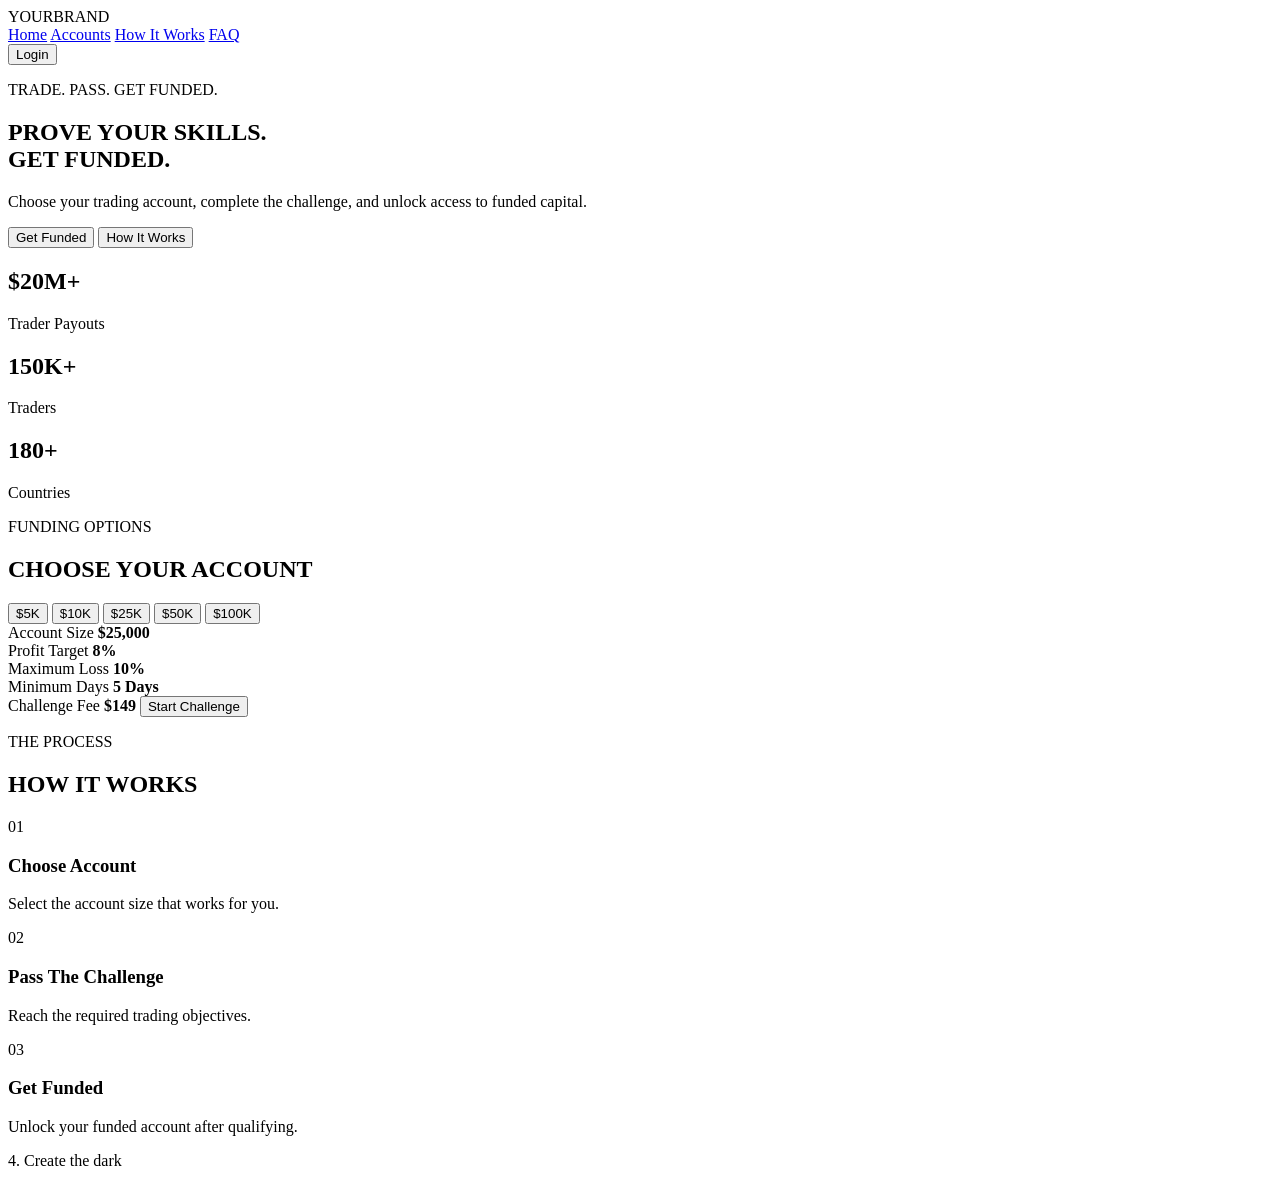
==== index.html @ 085f7c88 "Create index.html" ====
<!DOCTYPE html>
<html lang="en">
<head>
  <meta charset="UTF-8">
  <meta name="viewport" content="width=device-width, initial-scale=1.0">
  <title>Your Funded Brand</title>

  <link rel="stylesheet" href="style.css">
</head>

<body>

  <header class="navbar">
    <div class="logo">YOURBRAND</div>

    <nav>
      <a href="#">Home</a>
      <a href="#accounts">Accounts</a>
      <a href="#how-it-works">How It Works</a>
      <a href="#">FAQ</a>
    </nav>

    <button class="login-btn">Login</button>
  </header>


  <main>

    <section class="hero">

      <div class="hero-content">
        <p class="small-text">TRADE. PASS. GET FUNDED.</p>

        <h1>
          PROVE YOUR SKILLS.<br>
          GET FUNDED.
        </h1>

        <p class="hero-description">
          Choose your trading account, complete the challenge,
          and unlock access to funded capital.
        </p>

        <div class="hero-buttons">
          <button class="primary-btn">Get Funded</button>
          <button class="secondary-btn">How It Works</button>
        </div>
      </div>

    </section>


    <section class="stats">

      <div class="stat-card">
        <h2>$20M+</h2>
        <p>Trader Payouts</p>
      </div>

      <div class="stat-card">
        <h2>150K+</h2>
        <p>Traders</p>
      </div>

      <div class="stat-card">
        <h2>180+</h2>
        <p>Countries</p>
      </div>

    </section>


    <section id="accounts" class="accounts">

      <p class="section-label">FUNDING OPTIONS</p>

      <h2>CHOOSE YOUR ACCOUNT</h2>

      <div class="account-buttons">
        <button>$5K</button>
        <button>$10K</button>
        <button>$25K</button>
        <button>$50K</button>
        <button>$100K</button>
      </div>

      <div class="account-card">

        <div>
          <span>Account Size</span>
          <strong>$25,000</strong>
        </div>

        <div>
          <span>Profit Target</span>
          <strong>8%</strong>
        </div>

        <div>
          <span>Maximum Loss</span>
          <strong>10%</strong>
        </div>

        <div>
          <span>Minimum Days</span>
          <strong>5 Days</strong>
        </div>

        <div class="price-box">
          <span>Challenge Fee</span>
          <strong>$149</strong>

          <button class="primary-btn">
            Start Challenge
          </button>
        </div>

      </div>

    </section>


    <section id="how-it-works" class="how-it-works">

      <p class="section-label">THE PROCESS</p>

      <h2>HOW IT WORKS</h2>

      <div class="steps">

        <div class="step-card">
          <span>01</span>
          <h3>Choose Account</h3>
          <p>Select the account size that works for you.</p>
        </div>

        <div class="step-card">
          <span>02</span>
          <h3>Pass The Challenge</h3>
          <p>Reach the required trading objectives.</p>
        </div>

        <div class="step-card">
          <span>03</span>
          <h3>Get Funded</h3>
          <p>Unlock your funded account after qualifying.</p>
        </div>

      </div>

    </section>

  </main>

  <script src="script.js"></script>

</body>
</html>
4. Create the dark
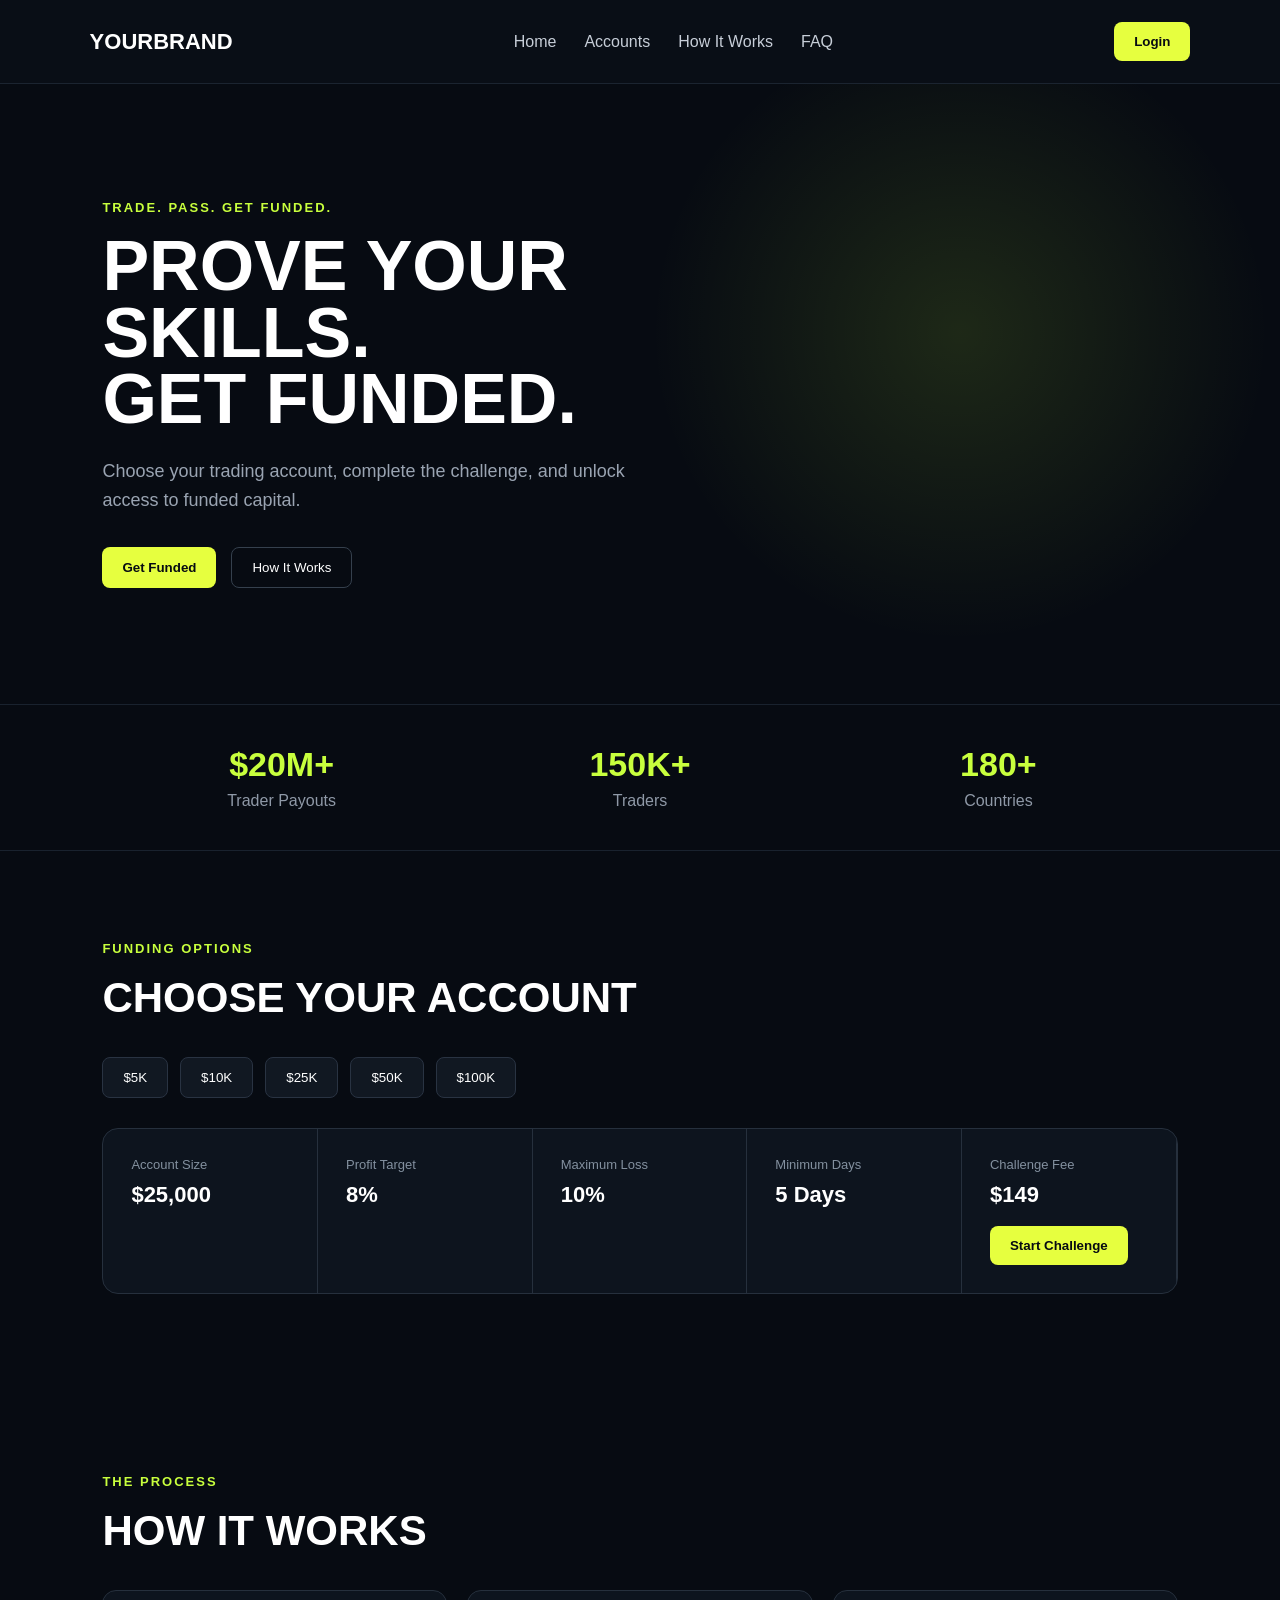
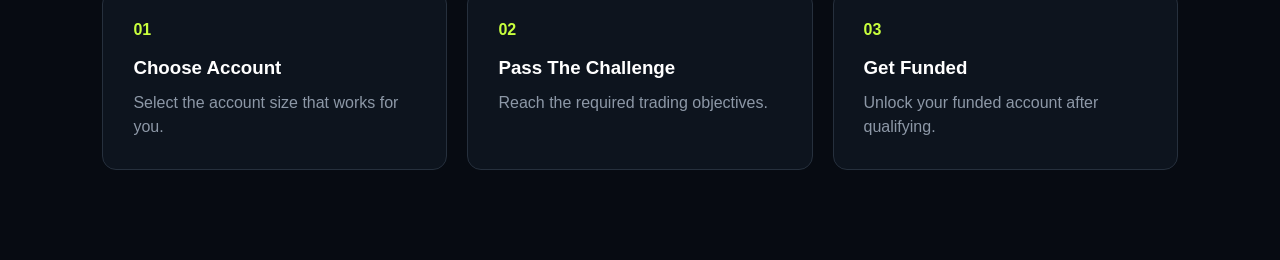
==== commit 88240fc9: "Update index.html" ====
--- a/index.html
+++ b/index.html
@@ -156,4 +156,3 @@
 
 </body>
 </html>
-4. Create the dark
--- a/style.css
+++ b/style.css
@@ -0,0 +1,227 @@
+* {
+  margin: 0;
+  padding: 0;
+  box-sizing: border-box;
+}
+
+body {
+  font-family: Arial, sans-serif;
+  background: #070b12;
+  color: white;
+}
+
+.navbar {
+  display: flex;
+  justify-content: space-between;
+  align-items: center;
+  padding: 22px 7%;
+  border-bottom: 1px solid #1b2430;
+  background: #090e16;
+}
+
+.logo {
+  font-size: 22px;
+  font-weight: 800;
+}
+
+nav {
+  display: flex;
+  gap: 28px;
+}
+
+nav a {
+  color: #c7ced8;
+  text-decoration: none;
+}
+
+.login-btn,
+.primary-btn,
+.secondary-btn,
+.account-buttons button {
+  padding: 12px 20px;
+  border-radius: 8px;
+  border: none;
+  cursor: pointer;
+}
+
+.login-btn,
+.primary-btn {
+  background: #e6ff3f;
+  color: #070b12;
+  font-weight: 700;
+}
+
+.hero {
+  min-height: 620px;
+  display: flex;
+  align-items: center;
+  padding: 80px 8%;
+  background:
+    radial-gradient(circle at 75% 40%, rgba(194, 255, 61, 0.12), transparent 30%),
+    #070b12;
+}
+
+.hero-content {
+  max-width: 700px;
+}
+
+.small-text,
+.section-label {
+  color: #c8ff3d;
+  font-size: 13px;
+  font-weight: 700;
+  letter-spacing: 2px;
+  margin-bottom: 18px;
+}
+
+.hero h1 {
+  font-size: 70px;
+  line-height: 0.95;
+  margin-bottom: 24px;
+}
+
+.hero-description {
+  max-width: 560px;
+  color: #9aa4b2;
+  font-size: 18px;
+  line-height: 1.6;
+}
+
+.hero-buttons {
+  margin-top: 32px;
+  display: flex;
+  gap: 15px;
+}
+
+.secondary-btn {
+  background: transparent;
+  color: white;
+  border: 1px solid #35404d;
+}
+
+.stats {
+  display: grid;
+  grid-template-columns: repeat(3, 1fr);
+  padding: 40px 8%;
+  border-top: 1px solid #19222e;
+  border-bottom: 1px solid #19222e;
+}
+
+.stat-card {
+  text-align: center;
+}
+
+.stat-card h2 {
+  font-size: 34px;
+  color: #c8ff3d;
+}
+
+.stat-card p {
+  color: #8f99a7;
+  margin-top: 8px;
+}
+
+.accounts,
+.how-it-works {
+  padding: 90px 8%;
+}
+
+.accounts > h2,
+.how-it-works > h2 {
+  font-size: 42px;
+  margin-bottom: 35px;
+}
+
+.account-buttons {
+  display: flex;
+  gap: 12px;
+  margin-bottom: 30px;
+}
+
+.account-buttons button {
+  background: #111822;
+  color: white;
+  border: 1px solid #293342;
+}
+
+.account-card {
+  display: grid;
+  grid-template-columns: repeat(5, 1fr);
+  background: #0d141e;
+  border: 1px solid #26303d;
+  border-radius: 16px;
+  overflow: hidden;
+}
+
+.account-card > div {
+  padding: 28px;
+  border-right: 1px solid #26303d;
+}
+
+.account-card span {
+  display: block;
+  color: #83909f;
+  font-size: 13px;
+  margin-bottom: 10px;
+}
+
+.account-card strong {
+  font-size: 22px;
+}
+
+.price-box .primary-btn {
+  display: block;
+  margin-top: 18px;
+}
+
+.steps {
+  display: grid;
+  grid-template-columns: repeat(3, 1fr);
+  gap: 20px;
+}
+
+.step-card {
+  background: #0d141e;
+  border: 1px solid #26303d;
+  padding: 30px;
+  border-radius: 14px;
+}
+
+.step-card span {
+  color: #c8ff3d;
+  font-weight: 700;
+}
+
+.step-card h3 {
+  margin: 18px 0 12px;
+}
+
+.step-card p {
+  color: #8d98a7;
+  line-height: 1.5;
+}
+
+@media (max-width: 800px) {
+  nav {
+    display: none;
+  }
+
+  .hero h1 {
+    font-size: 45px;
+  }
+
+  .stats,
+  .steps,
+  .account-card {
+    grid-template-columns: 1fr;
+  }
+
+  .account-buttons {
+    flex-wrap: wrap;
+  }
+
+  .account-card > div {
+    border-right: none;
+    border-bottom: 1px solid #26303d;
+  }
+}
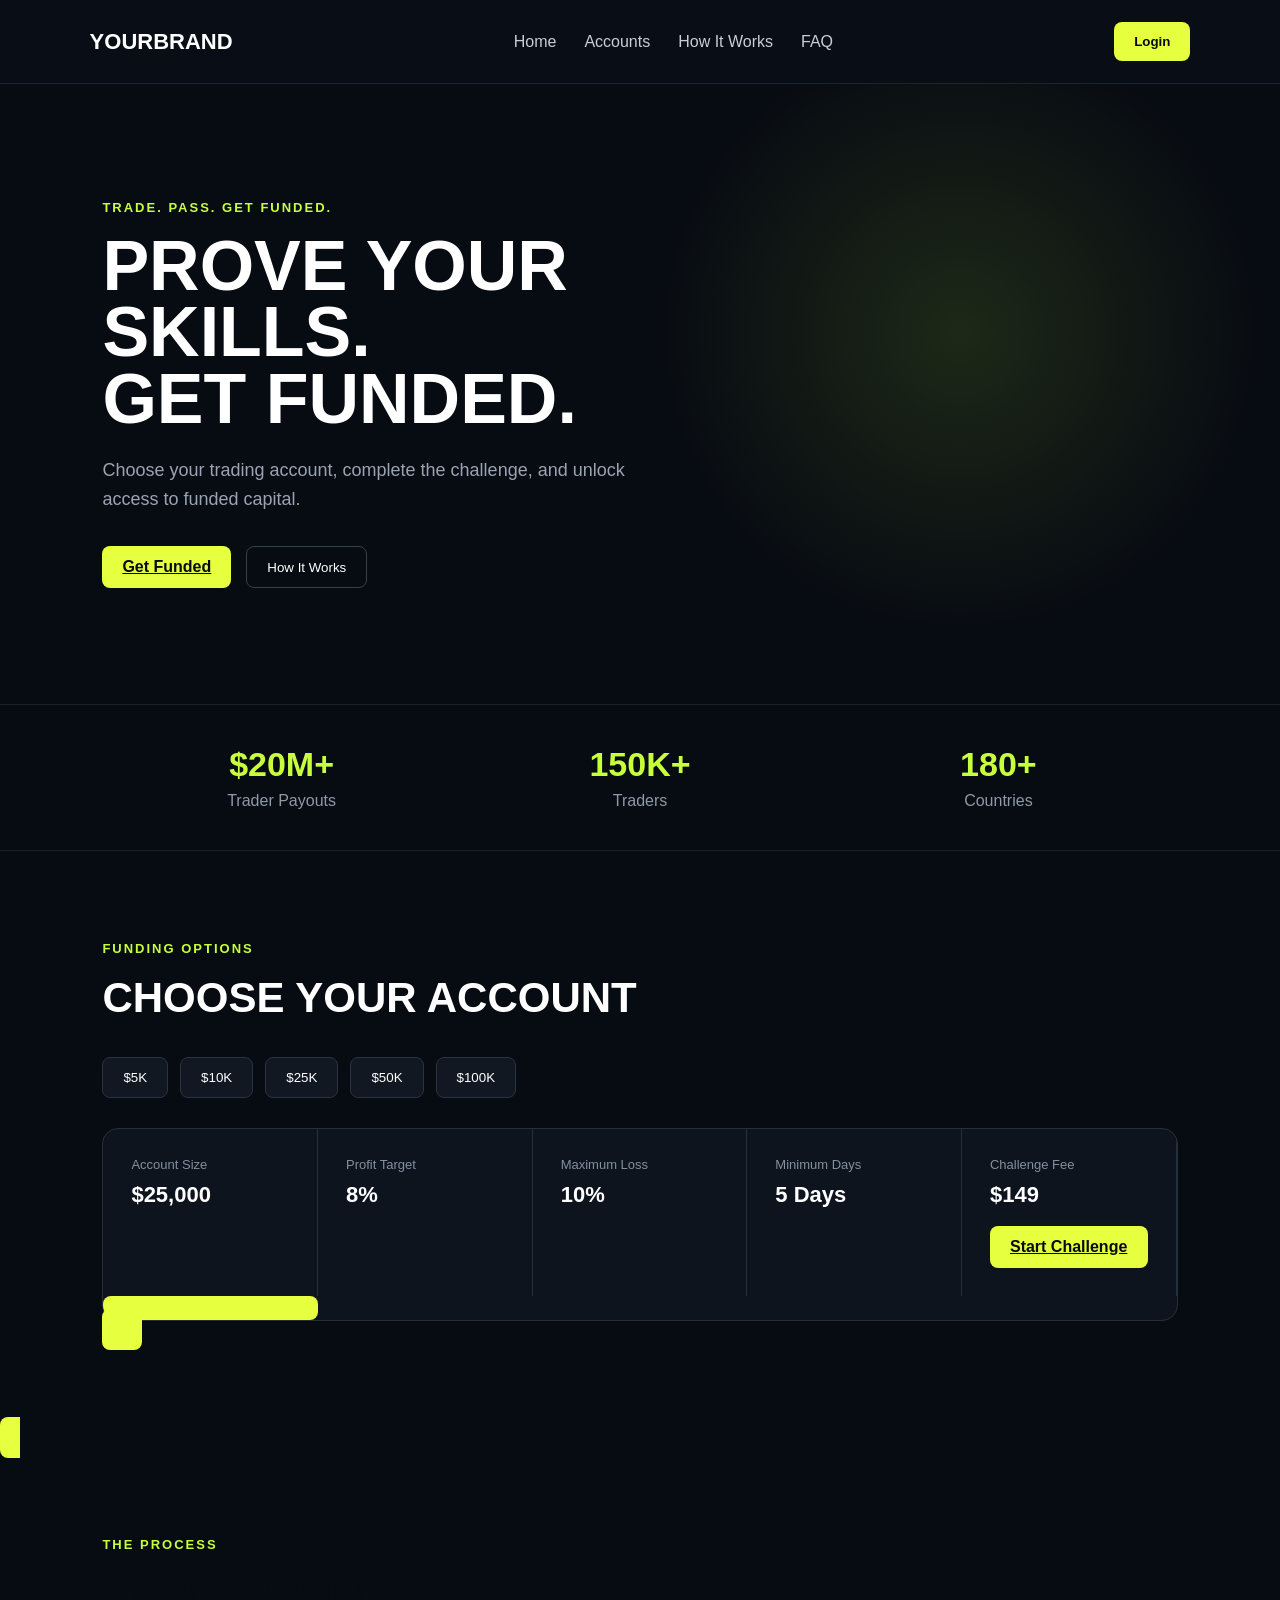
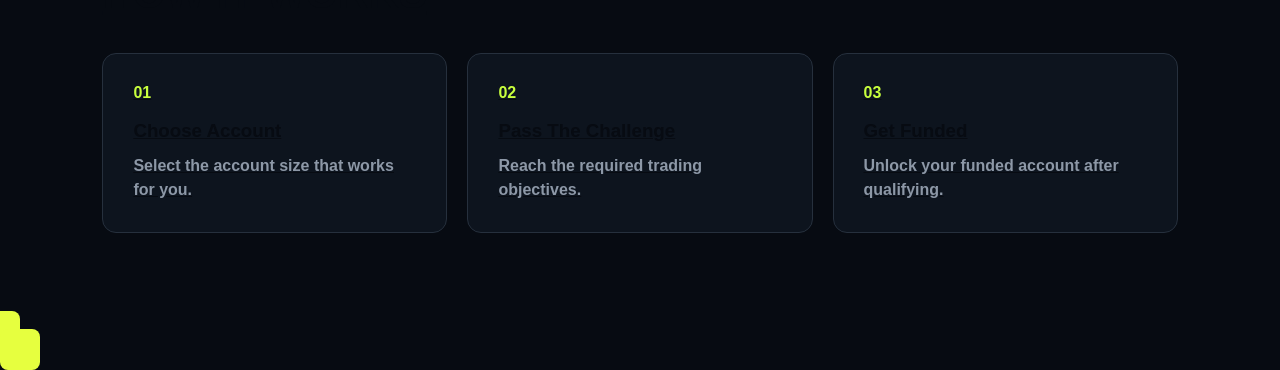
==== commit 10e32322: "Update index.html" ====
--- a/index.html
+++ b/index.html
@@ -42,7 +42,7 @@
         </p>
 
         <div class="hero-buttons">
-          <button class="primary-btn">Get Funded</button>
+          <a href="signup.html" class="primary-btn">Get Funded</a>
           <button class="secondary-btn">How It Works</button>
         </div>
       </div>
@@ -110,8 +110,8 @@
           <span>Challenge Fee</span>
           <strong>$149</strong>
 
-          <button class="primary-btn">
-            Start Challenge
+          <a href="signup.html" class="primary-btn">
+  Start Challenge
           </button>
         </div>
 
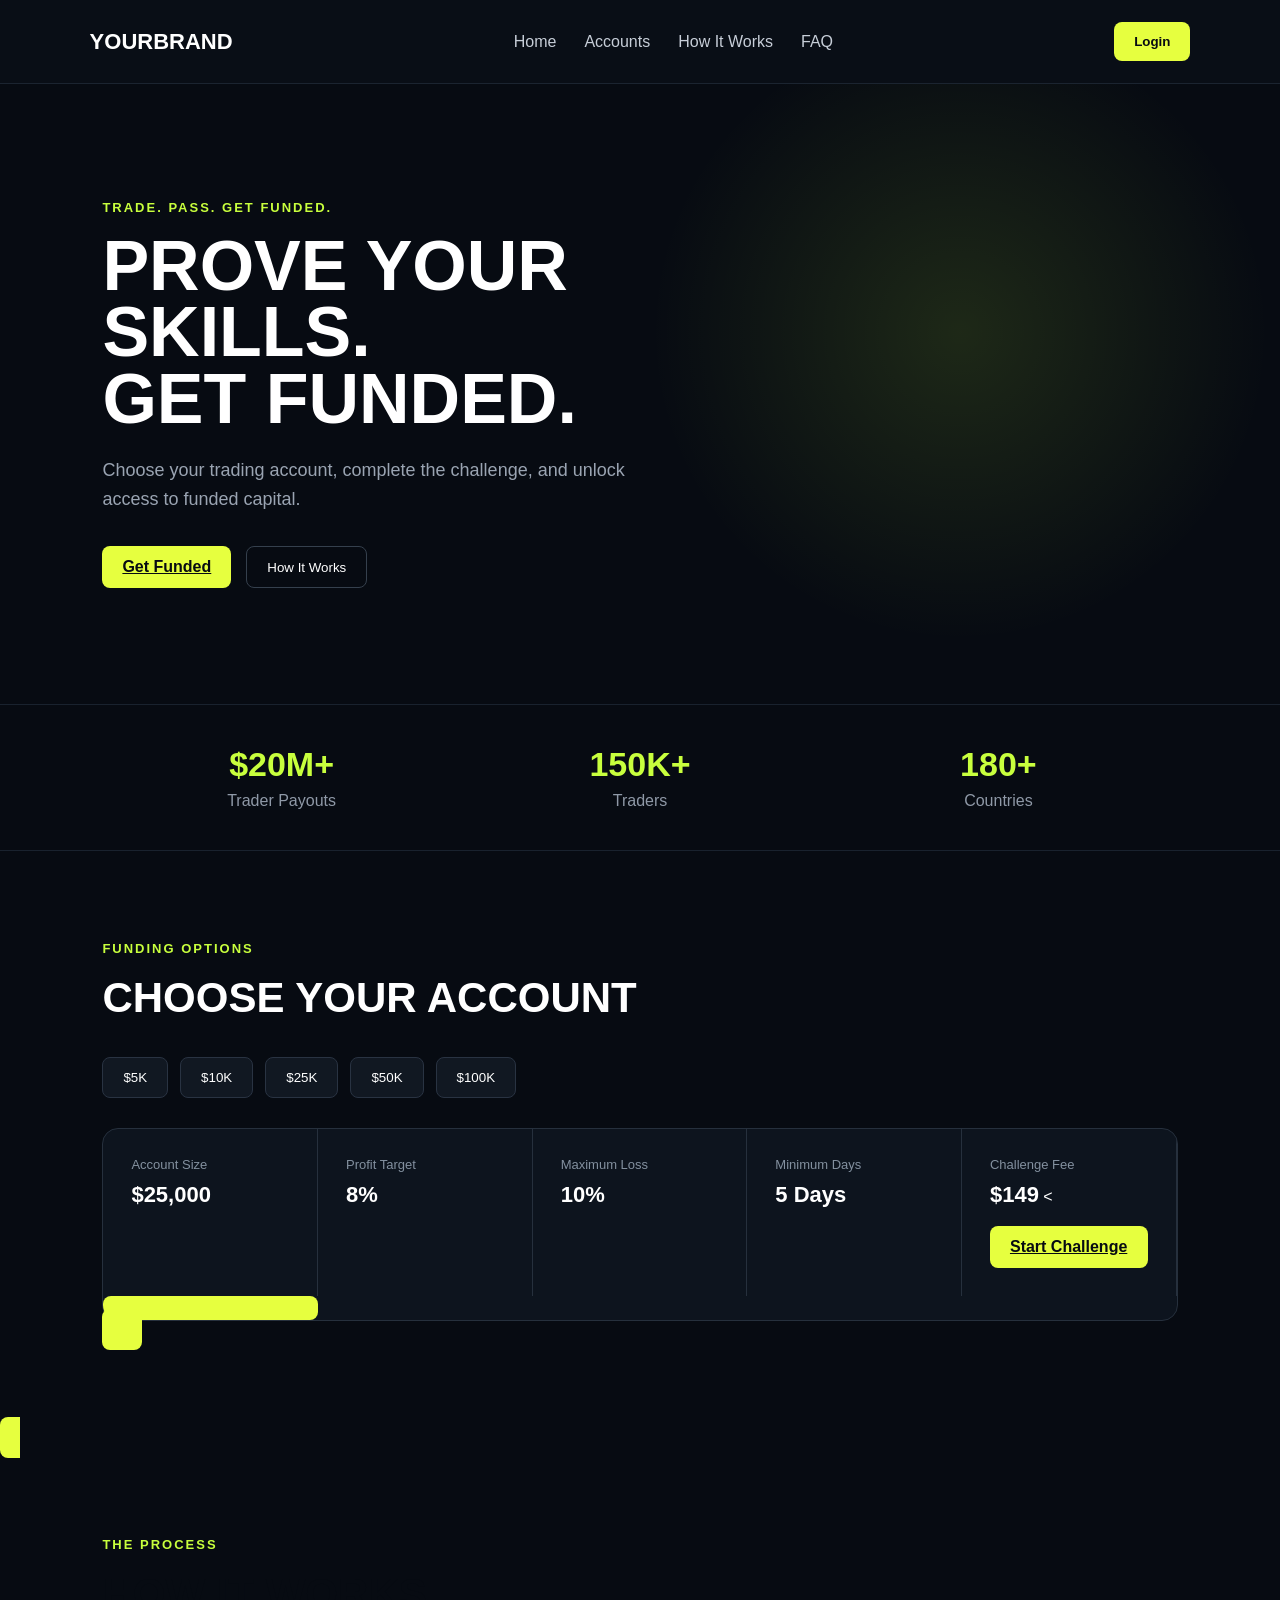
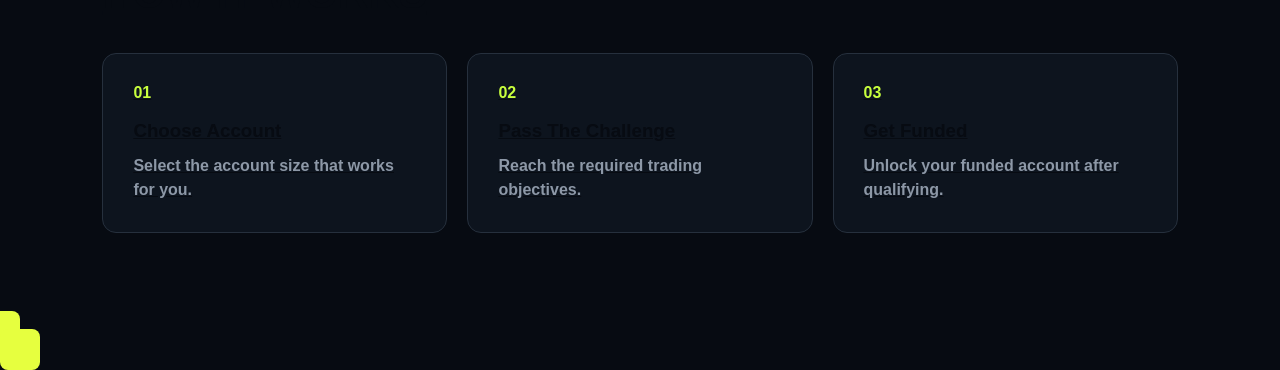
==== commit fb191194: "Update index.html" ====
--- a/index.html
+++ b/index.html
@@ -110,8 +110,11 @@
           <span>Challenge Fee</span>
           <strong>$149</strong>
 
-          <a href="signup.html" class="primary-btn">
+          <<file_output type="image" code_reference="media_wkjqpe" aspect_ratio="9:16">
+
+<a href="signup.html" class="primary-btn">
   Start Challenge
+  
           </button>
         </div>
 
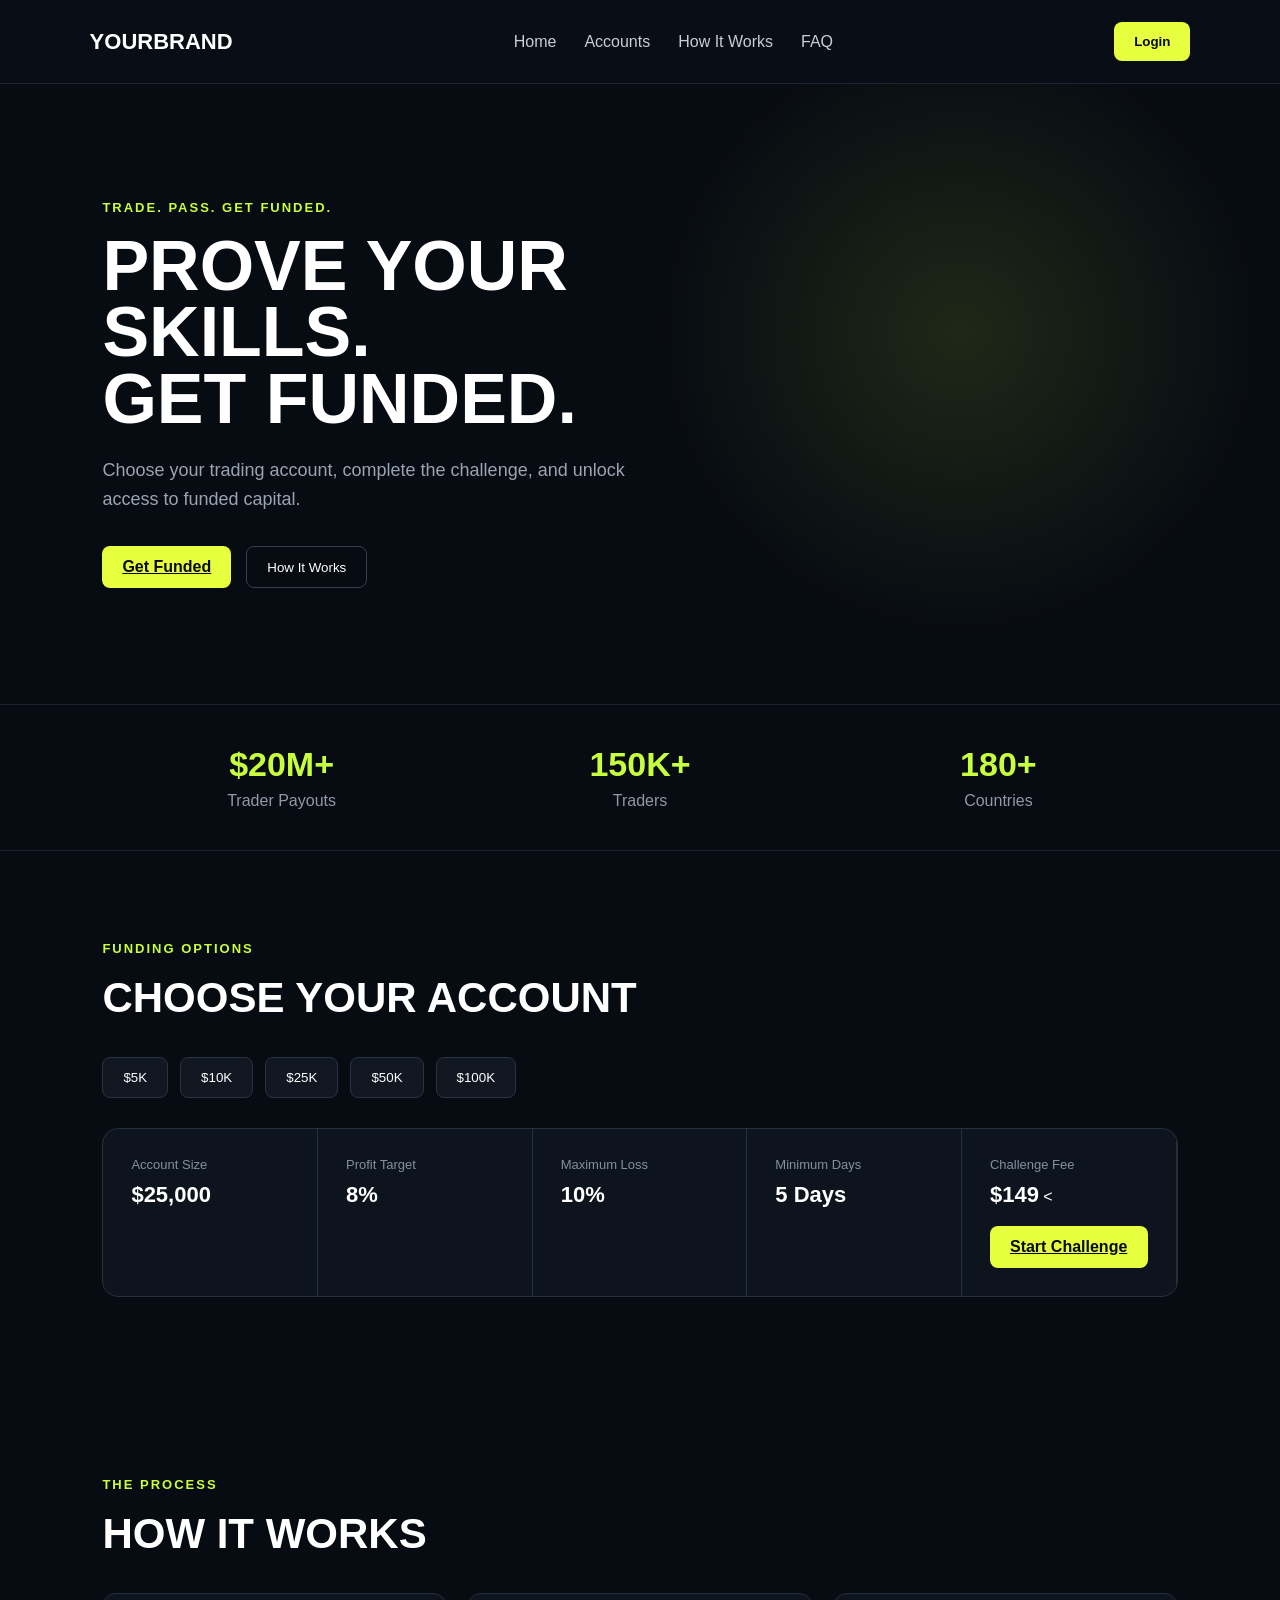
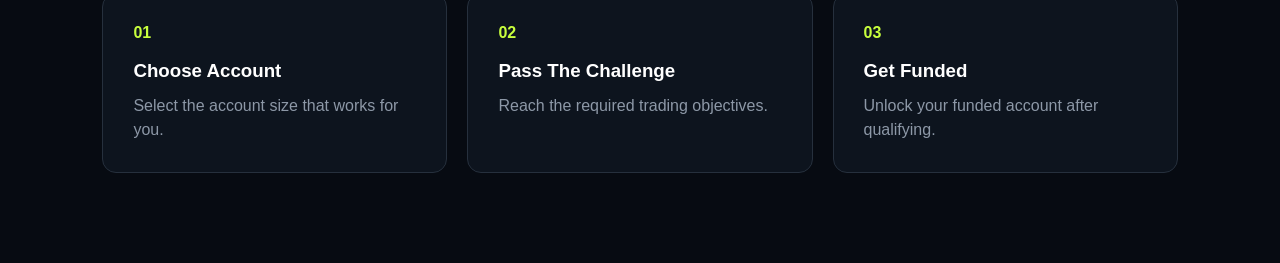
==== commit 225464e5: "Update index.html" ====
--- a/index.html
+++ b/index.html
@@ -111,9 +111,9 @@
           <strong>$149</strong>
 
           <<file_output type="image" code_reference="media_wkjqpe" aspect_ratio="9:16">
-
 <a href="signup.html" class="primary-btn">
   Start Challenge
+</a>
   
           </button>
         </div>
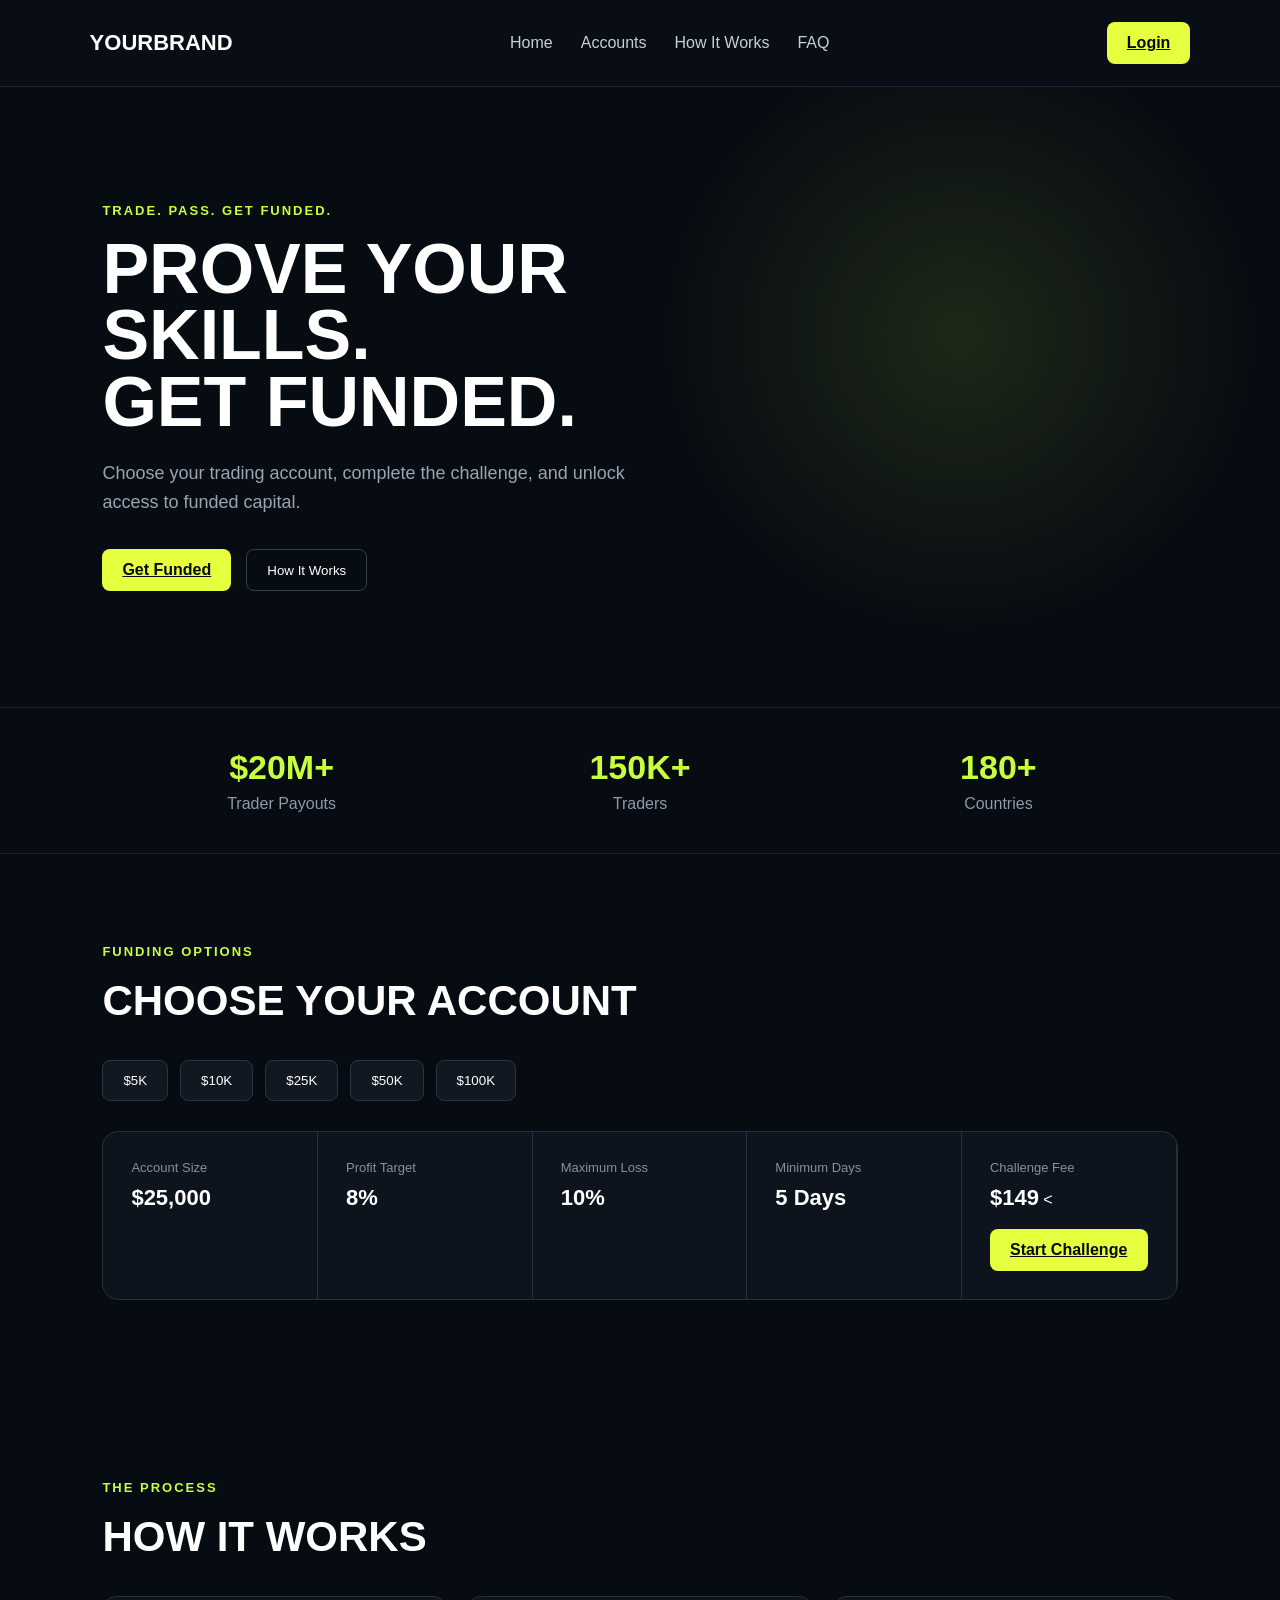
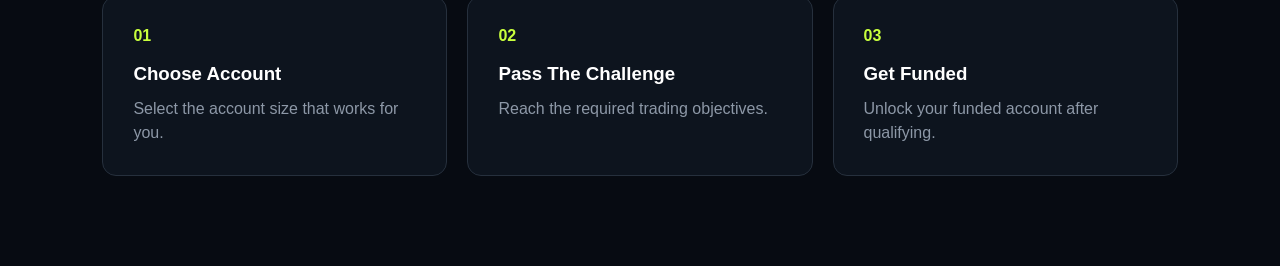
==== commit f06a5cbb: "Update index.html" ====
--- a/index.html
+++ b/index.html
@@ -20,7 +20,7 @@
       <a href="#">FAQ</a>
     </nav>
 
-    <button class="login-btn">Login</button>
+ <a href="login.html" class="login-btn">Login</a>
   </header>
 
 
--- a/style.css
+++ b/style.css
@@ -224,4 +224,150 @@
     border-right: none;
     border-bottom: 1px solid #26303d;
   }
-}
+}.signup-section {
+  min-height: 100vh;
+  display: flex;
+  justify-content: center;
+  align-items: center;
+  padding: 80px 20px;
+  background:
+    radial-gradient(circle at 50% 20%, rgba(194, 255, 61, 0.08), transparent 35%),
+    #070b12;
+}
+
+.signup-card {
+  width: 100%;
+  max-width: 520px;
+  background: #0d141e;
+  border: 1px solid #26303d;
+  border-radius: 18px;
+  padding: 40px;
+}
+
+.signup-card h1 {
+  font-size: 36px;
+  margin-bottom: 15px;
+}
+
+.signup-description {
+  color: #8d98a7;
+  line-height: 1.6;
+  margin-bottom: 30px;
+}
+
+.signup-card form {
+  display: flex;
+  flex-direction: column;
+  gap: 12px;
+}
+
+.signup-card label {
+  font-size: 14px;
+  color: #c7ced8;
+  margin-top: 8px;
+}
+
+.signup-card input,
+.signup-card select {
+  width: 100%;
+  padding: 14px;
+  border-radius: 8px;
+  border: 1px solid #293342;
+  background: #111822;
+  color: white;
+  font-size: 15px;
+  outline: none;
+}
+
+.signup-card input:focus,
+.signup-card select:focus {
+  border-color: #c8ff3d;
+}
+
+.signup-card .primary-btn {
+  margin-top: 18px;
+  width: 100%;
+}.checkout-section {
+  min-height: 100vh;
+  display: flex;
+  justify-content: center;
+  align-items: center;
+  padding: 80px 20px;
+  background:
+    radial-gradient(circle at 50% 20%, rgba(194, 255, 61, 0.08), transparent 35%),
+    #070b12;
+}
+
+.checkout-card {
+  width: 100%;
+  max-width: 560px;
+  background: #0d141e;
+  border: 1px solid #26303d;
+  border-radius: 18px;
+  padding: 40px;
+}
+
+.checkout-card h1 {
+  font-size: 38px;
+  margin-bottom: 30px;
+}
+
+.checkout-row,
+.checkout-total {
+  display: flex;
+  justify-content: space-between;
+  align-items: center;
+  padding: 18px 0;
+  border-bottom: 1px solid #26303d;
+}
+
+.checkout-row span,
+.checkout-total span {
+  color: #8d98a7;
+}
+
+.checkout-row strong {
+  font-size: 18px;
+}
+
+.checkout-total {
+  margin-top: 10px;
+  border-bottom: none;
+}
+
+.checkout-total strong {
+  color: #c8ff3d;
+  font-size: 28px;
+}
+
+.checkout-card .primary-btn {
+  width: 100%;
+  margin-top: 25px;
+  padding: 15px;
+  font-size: 16px;
+/* Login form */
+.checkout-card form {
+  display: flex;
+  flex-direction: column;
+  gap: 14px;
+}
+
+.checkout-card form label {
+  margin-top: 6px;
+  font-size: 16px;
+}
+
+.checkout-card form input {
+  width: 100%;
+  padding: 16px;
+  border: 1px solid #2a3542;
+  border-radius: 8px;
+  background: #111923;
+  color: white;
+  font-size: 16px;
+}
+
+.checkout-card form .primary-btn {
+  margin-top: 12px;
+  width: 100%;
+}
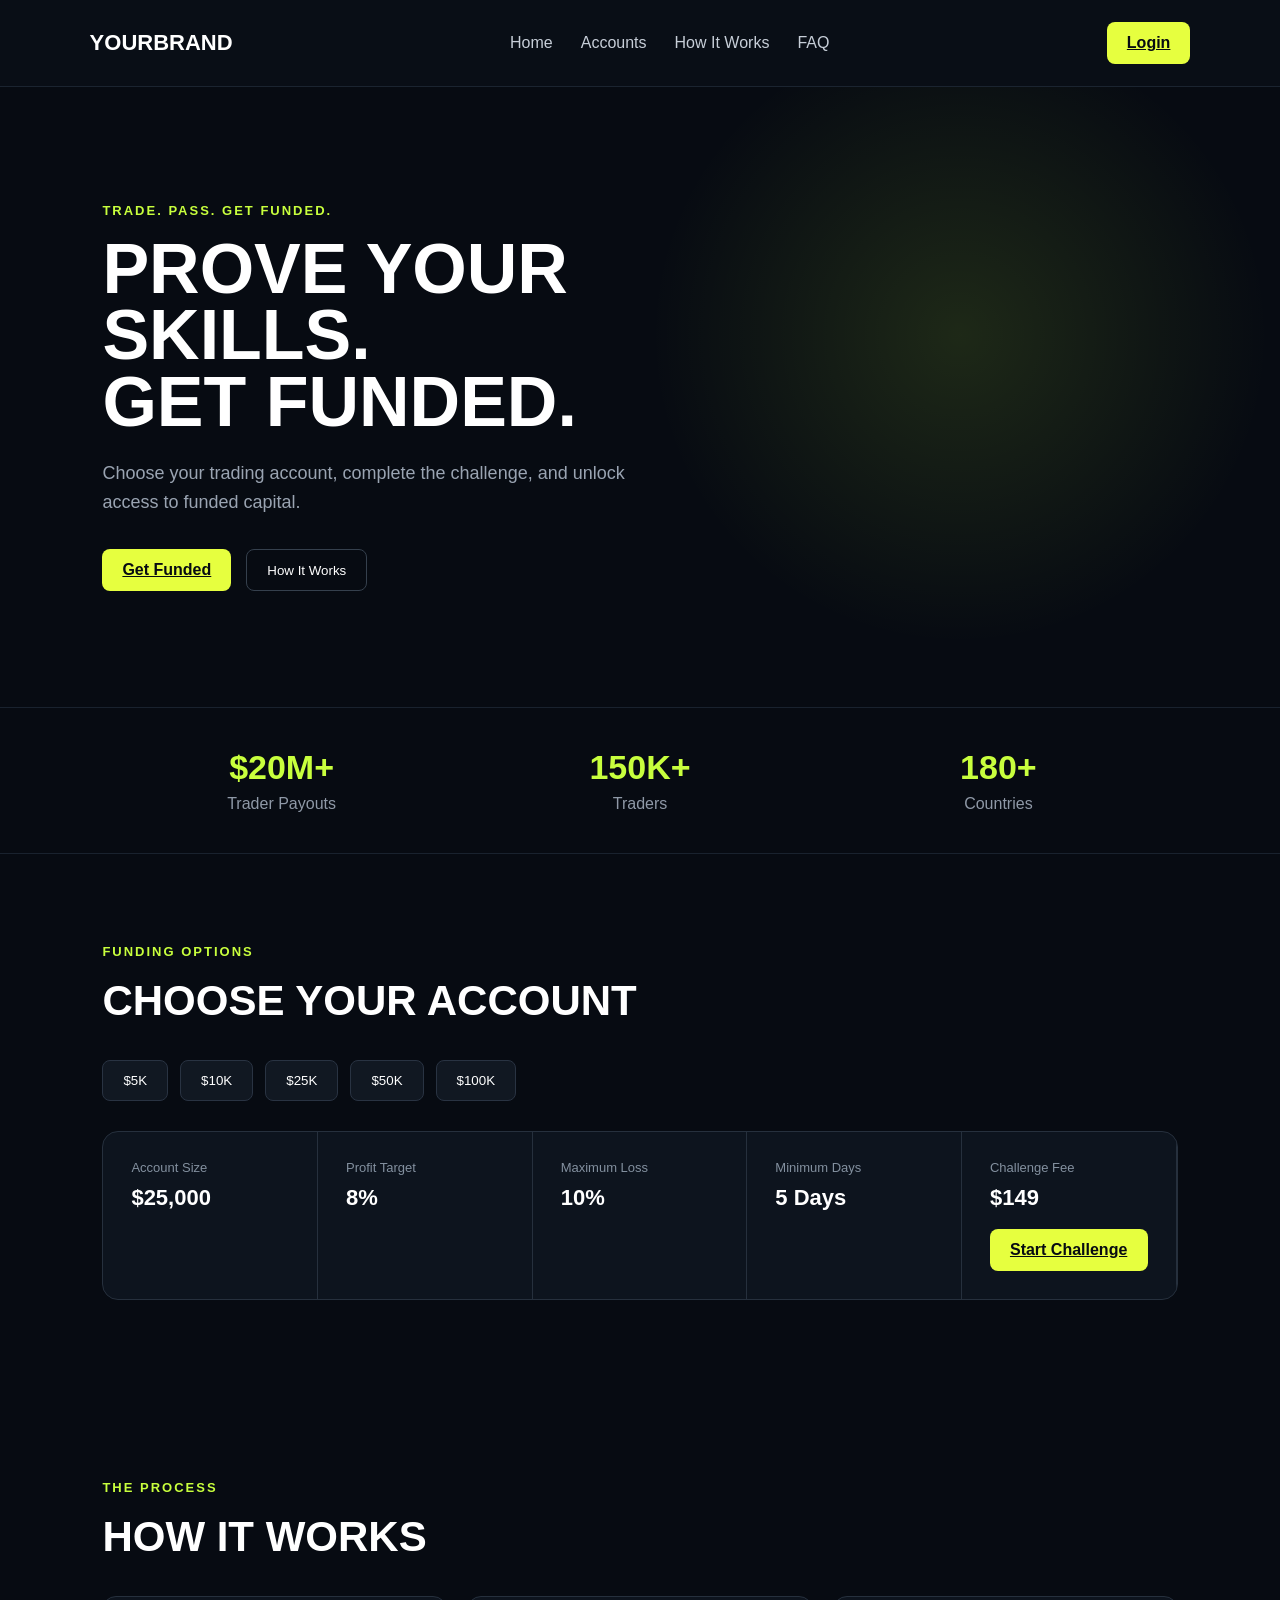
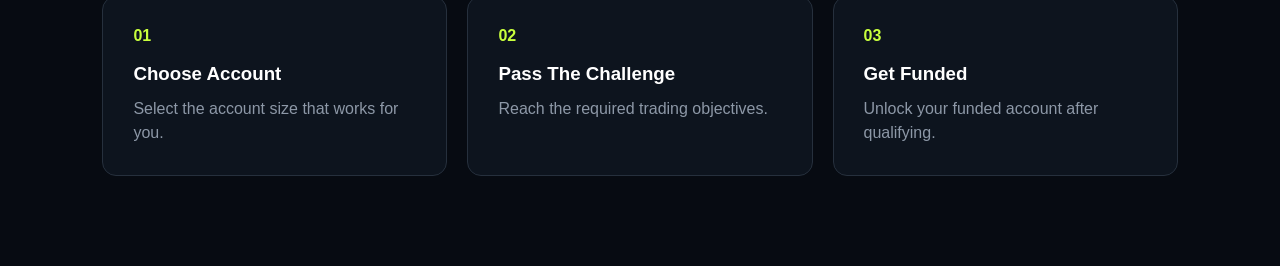
==== commit 01ae050f: "Update index.html" ====
--- a/index.html
+++ b/index.html
@@ -110,12 +110,9 @@
           <span>Challenge Fee</span>
           <strong>$149</strong>
 
-          <<file_output type="image" code_reference="media_wkjqpe" aspect_ratio="9:16">
-<a href="signup.html" class="primary-btn">
+ <a href="checkout.html" class="primary-btn">
   Start Challenge
-</a>
-  
-          </button>
+</a>        
         </div>
 
       </div>
--- a/style.css
+++ b/style.css
@@ -370,4 +370,188 @@
 .checkout-card form .primary-btn {
   margin-top: 12px;
   width: 100%;
-}
+}.checkout-card form {
+  display: block;
+}
+
+.checkout-card form label {
+  display: block;
+  margin: 18px 0 8px;
+}
+
+.checkout-card form input {
+  display: block;
+  width: 100%;
+  padding: 16px;
+  margin-bottom: 12px;
+}
+
+.checkout-card form .primary-btn {
+  display: block;
+  width: 100%;
+  margin-top: 20px;
+}/* Dashboard */
+.dashboard-section {
+  padding: 70px 8%;
+}
+
+.dashboard-header {
+  margin-bottom: 35px;
+}
+
+.dashboard-header h1 {
+  font-size: 48px;
+  margin: 10px 0;
+}
+
+.dashboard-header p {
+  color: #9aa4b2;
+  font-size: 18px;
+}
+
+.dashboard-grid {
+  display: grid;
+  grid-template-columns: repeat(3, 1fr);
+  gap: 20px;
+}
+
+.dashboard-card {
+  background: #0f1823;
+  border: 1px solid #263241;
+  border-radius: 14px;
+  padding: 28px;
+  min-height: 150px;
+  display: flex;
+  flex-direction: column;
+  justify-content: space-between;
+}
+
+.dashboard-card span {
+  color: #9aa4b2;
+  font-size: 15px;
+}
+
+.dashboard-card strong {
+  font-size: 30px;
+  margin-top: 12px;
+}
+
+.dashboard-card small {
+  color: #9aa4b2;
+  margin-top: 8px;
+}
+
+.status-active {
+  color: #c7ff21;
+}
+
+@media (max-width: 800px) {
+  .dashboard-grid {
+    grid-template-columns: 1fr;
+  }
+}
+.dashboard {
+  max-width: 1100px;
+  margin: 0 auto;
+  padding: 60px 7%;
+}
+
+.dashboard h1 {
+  font-size: 48px;
+  margin-bottom: 10px;
+}
+
+.dashboard p {
+  color: #b8bec9;
+  margin-bottom: 35px;
+}
+
+.stats {
+  display: grid;
+  grid-template-columns: repeat(3, 1fr);
+  gap: 20px;
+}
+
+.stat-card {
+  background: #0d1620;
+  border: 1px solid #1b2430;
+  border-radius: 14px;
+  padding: 24px;
+}
+
+.stat-card h3 {
+  color: #b8bec9;
+  font-size: 15px;
+  margin-bottom: 10px;
+}
+
+.stat-card h2 {
+  font-size: 28px;
+}
+
+@media (max-width: 800px) {
+  .stats {
+    grid-template-columns: 1fr;
+  }
+
+  .dashboard h1 {
+    font-size: 36px;
+  }
+}
+.dashboard-section {
+  max-width: 1100px;
+  margin: 0 auto;
+  padding: 60px 7%;
+}
+
+.dashboard-header {
+  margin-bottom: 35px;
+}
+
+.dashboard-header h1 {
+  font-size: 48px;
+  margin: 10px 0;
+}
+
+.dashboard-header p {
+  color: #b8bec9;
+}
+
+.dashboard-grid {
+  display: grid;
+  grid-template-columns: repeat(3, 1fr);
+  gap: 20px;
+}
+
+.dashboard-card {
+  background: #0d1620;
+  border: 1px solid #1b2430;
+  border-radius: 14px;
+  padding: 24px;
+  display: flex;
+  flex-direction: column;
+  gap: 10px;
+}
+
+.dashboard-card span {
+  color: #b8bec9;
+  font-size: 15px;
+}
+
+.dashboard-card strong {
+  font-size: 28px;
+}
+
+.dashboard-card small {
+  color: #dfff00;
+}
+
+@media (max-width: 800px) {
+  .dashboard-grid {
+    grid-template-columns: 1fr;
+  }
+
+  .dashboard-header h1 {
+    font-size: 36px;
+  }
+}
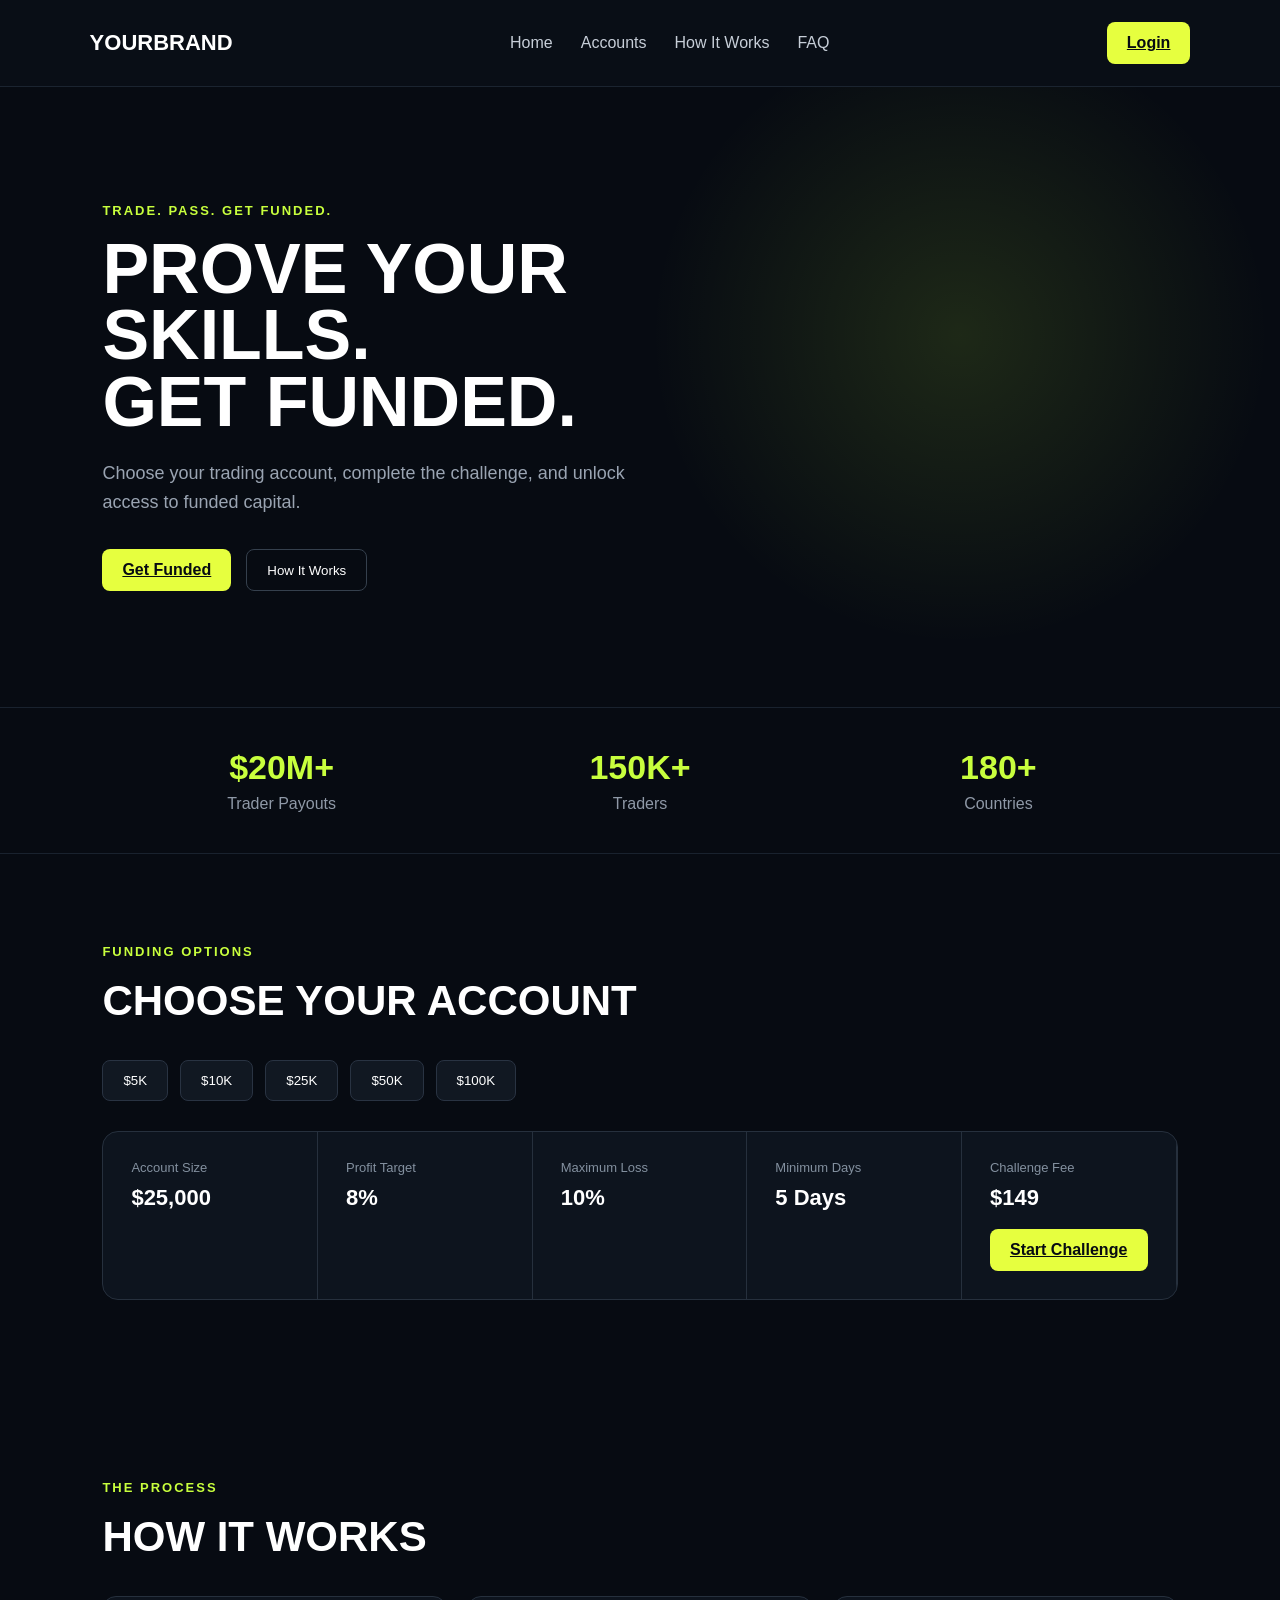
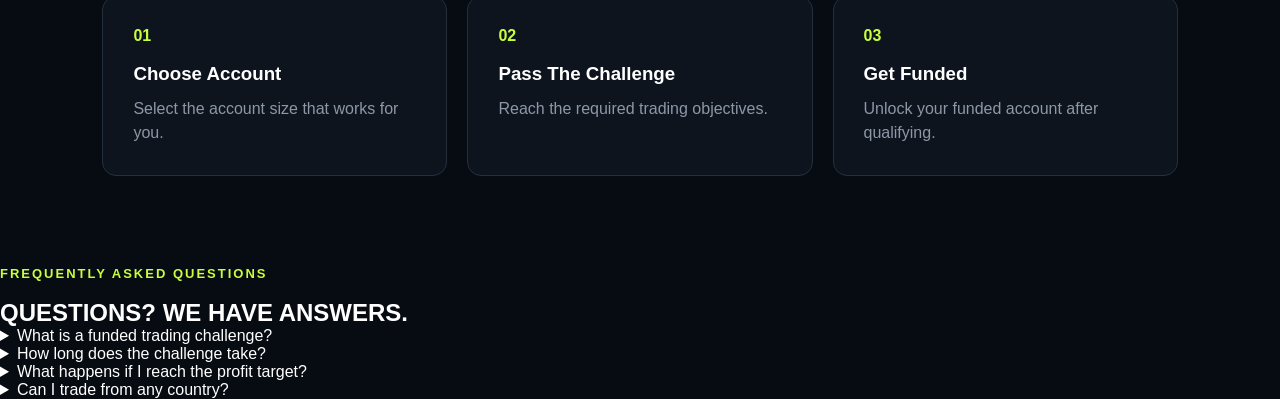
==== commit e0758755: "Update index.html" ====
--- a/index.html
+++ b/index.html
@@ -17,7 +17,7 @@
       <a href="#">Home</a>
       <a href="#accounts">Accounts</a>
       <a href="#how-it-works">How It Works</a>
-      <a href="#">FAQ</a>
+      <a href="#faq">FAQ</a>
     </nav>
 
  <a href="login.html" class="login-btn">Login</a>
@@ -149,7 +149,44 @@
       </div>
 
     </section>
+<section id="faq" class="faq-section">
+  <p class="section-label">FREQUENTLY ASKED QUESTIONS</p>
+  <h2>QUESTIONS? WE HAVE ANSWERS.</h2>
 
+  <div class="faq-list">
+    <details>
+      <summary>What is a funded trading challenge?</summary>
+      <p>
+        It is an evaluation that tests whether you can follow the trading
+        rules and reach the required profit target.
+      </p>
+    </details>
+
+    <details>
+      <summary>How long does the challenge take?</summary>
+      <p>
+        There is no fixed completion time, but you must complete at least
+        five trading days.
+      </p>
+    </details>
+
+    <details>
+      <summary>What happens if I reach the profit target?</summary>
+      <p>
+        If you meet the target without exceeding the maximum loss, your
+        challenge will be marked as passed.
+      </p>
+    </details>
+
+    <details>
+      <summary>Can I trade from any country?</summary>
+      <p>
+        Yes, traders from supported countries can participate after meeting
+        the account and verification requirements.
+      </p>
+    </details>
+  </div>
+</section>
   </main>
 
   <script src="script.js"></script>
